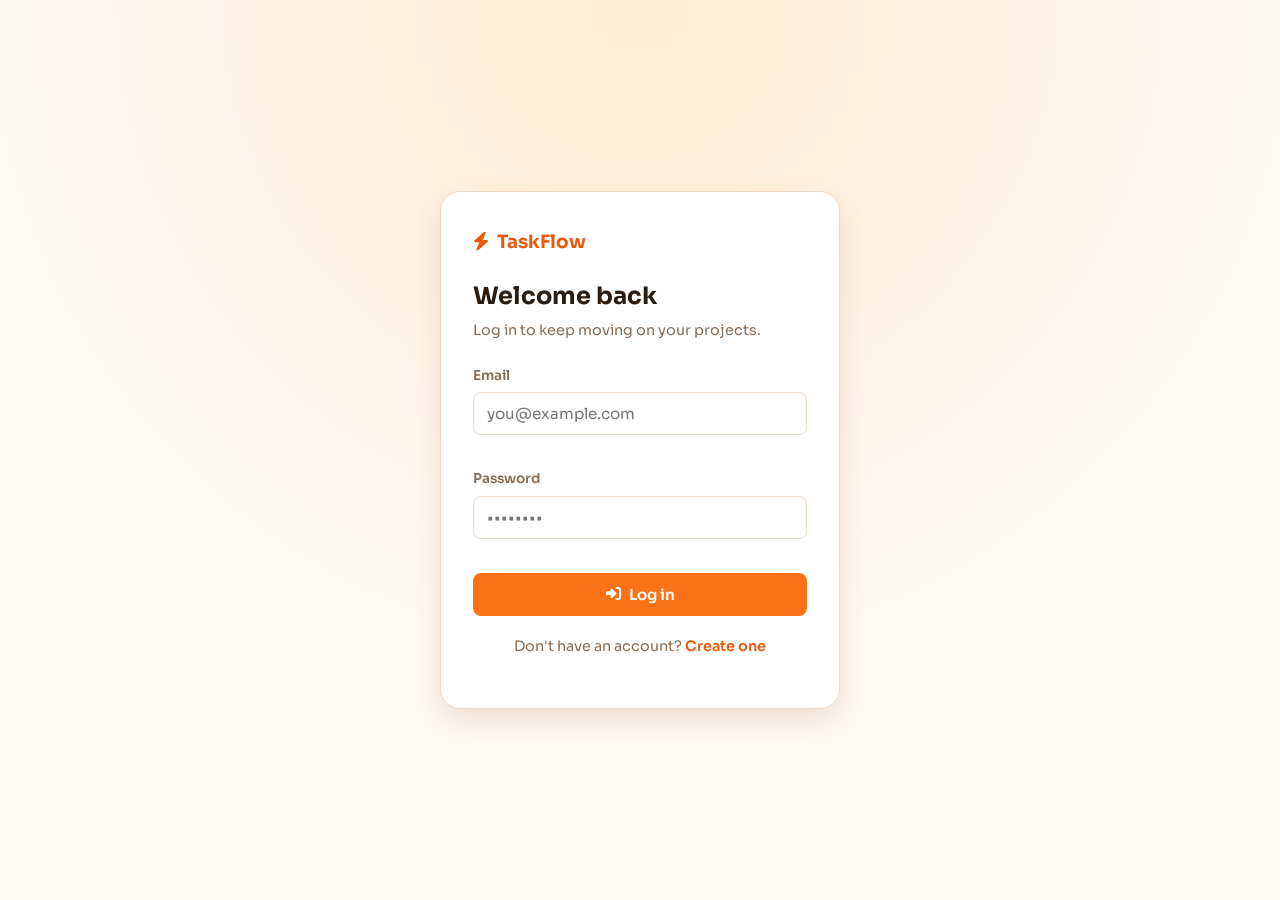
==== frontend/index.html @ 1ca79b9d "Built Frontend Interface and linked it with th backend apis.Tested end to end flow for each function" ====
<!DOCTYPE html>
<html lang="en">
<head>
<meta charset="UTF-8">
<meta name="viewport" content="width=device-width, initial-scale=1.0">
<title>TaskFlow — Dashboard</title>

<link rel="preconnect" href="https://fonts.googleapis.com">
<link rel="preconnect" href="https://fonts.gstatic.com" crossorigin>
<link href="https://fonts.googleapis.com/css2?family=Sora:wght@400;500;600;700;800&display=swap" rel="stylesheet">
<link rel="stylesheet" href="https://cdnjs.cloudflare.com/ajax/libs/font-awesome/6.5.1/css/all.min.css">
<link rel="stylesheet" href="styles.css">
</head>
<body>

<header class="app-header">
  <div class="app-header-inner">
    <div class="brand">
      <i class="fa-solid fa-bolt"></i>
      <span>TaskFlow</span>
    </div>
    <div class="header-actions">
      <span id="current-user-name" class="current-user"></span>
      <button id="logout-btn" type="button" class="btn btn-ghost btn-small">
        <i class="fa-solid fa-right-from-bracket"></i> Logout
      </button>
    </div>
  </div>
</header>

<main class="app-main">

  <!-- ===== Projects view ===== -->
  <section id="projects-view" class="view">
    <div class="view-heading">
      <h1>Your Projects</h1>
      <p class="view-subtitle">Pick a project to see its tasks, or create a new one.</p>
    </div>

    <form id="add-project-form" class="inline-form" novalidate>
      <input type="text" id="project-name-input" placeholder="New project name">
      <input type="text" id="project-description-input" placeholder="Description (optional)">
      <button type="submit" class="btn btn-primary">
        <i class="fa-solid fa-plus"></i> Add project
      </button>
    </form>
    <span class="field-error" id="project-name-error"></span>

    <div id="projects-list" class="projects-grid"></div>
    <p id="projects-empty" class="empty-state hidden">
      <i class="fa-regular fa-folder-open"></i> No projects yet — create your first one above.
    </p>
  </section>

  <!-- ===== Tasks view ===== -->
  <section id="tasks-view" class="view hidden">
    <button id="back-to-projects" type="button" class="btn btn-ghost back-btn">
      <i class="fa-solid fa-arrow-left"></i> Back to projects
    </button>

    <div class="view-heading">
      <h1 id="tasks-project-name"></h1>
      <p class="view-subtitle" id="tasks-project-description"></p>
    </div>

    <div class="task-forms">
      <form id="add-task-form" class="card task-form" novalidate>
        <h2><i class="fa-solid fa-list-check"></i> Add a task</h2>

        <div class="field">
          <label for="task-title-input">Title</label>
          <input type="text" id="task-title-input" placeholder="e.g. Design the landing page">
          <span class="field-error" id="task-title-error"></span>
        </div>

        <div class="field">
          <label for="task-description-input">Description (optional)</label>
          <textarea id="task-description-input" rows="2" placeholder="Any extra detail"></textarea>
        </div>

        <div class="field-row">
          <div class="field">
            <label for="task-due-date-input">Due date</label>
            <input type="text" id="task-due-date-input" placeholder="e.g. 2026-08-15">
          </div>
          <div class="field">
            <label for="task-priority-input">Priority</label>
            <select id="task-priority-input">
              <option value="low">Low</option>
              <option value="medium" selected>Medium</option>
              <option value="high">High</option>
            </select>
          </div>
        </div>

        <button type="submit" class="btn btn-primary btn-block">
          <i class="fa-solid fa-plus"></i> Add task
        </button>
      </form>

      <form id="quick-add-form" class="card task-form quick-add-form" novalidate>
        <h2><i class="fa-solid fa-wand-magic-sparkles"></i> Quick add with AI</h2>
        <p class="quick-add-hint">
          Describe the task in one sentence — priority and due date are picked up automatically.
        </p>

        <div class="field">
          <label for="quick-add-input">Description</label>
          <textarea id="quick-add-input" rows="4" placeholder="e.g. Finish the report next Friday, it's urgent"></textarea>
          <span class="field-error" id="quick-add-error"></span>
        </div>

        <button type="submit" class="btn btn-accent btn-block">
          <i class="fa-solid fa-wand-magic-sparkles"></i> Quick add
        </button>
      </form>
    </div>

    <div class="task-list-heading">
      <h2>Tasks</h2>
    </div>
    <div id="task-list" class="task-list"></div>
    <p id="task-list-empty" class="empty-state hidden">
      <i class="fa-regular fa-clipboard"></i> No tasks yet — add your first one above.
    </p>
  </section>

</main>

<div id="toast-container" class="toast-container"></div>

<script src="js/config.js"></script>
<script src="js/storage.js"></script>
<script src="js/api.js"></script>
<script src="js/toast.js"></script>
<script src="js/app.js"></script>
</body>
</html>
---- frontend/styles.css ----
/* ===== Theme tokens ===== */
:root {
  --font-sans: 'Sora', system-ui, -apple-system, sans-serif;

  --color-primary: #f97316;
  --color-primary-dark: #ea580c;
  --color-primary-darker: #c2410c;
  --color-primary-light: #ffedd5;

  --color-bg: #fff8f3;
  --color-surface: #ffffff;
  --color-surface-alt: #fffaf5;
  --color-border: #f1d9c5;
  --color-text: #2b1c12;
  --color-text-muted: #8a6a52;

  --color-success: #16a34a;
  --color-success-bg: #dcfce7;
  --color-danger: #dc2626;
  --color-danger-bg: #fee2e2;
  --color-info: #2563eb;
  --color-info-bg: #dbeafe;
  --color-warning-bg: #fef3c7;
  --color-warning-text: #b45309;

  --radius-sm: 8px;
  --radius-md: 14px;
  --radius-lg: 20px;

  --shadow-sm: 0 1px 3px rgba(124, 65, 8, 0.1);
  --shadow-md: 0 10px 28px rgba(124, 65, 8, 0.14);

  --transition-fast: 150ms ease;
}

/* ===== Reset & base ===== */
*, *::before, *::after {
  box-sizing: border-box;
}

html, body {
  margin: 0;
  padding: 0;
}

body {
  font-family: var(--font-sans);
  background: var(--color-bg);
  color: var(--color-text);
  line-height: 1.5;
  -webkit-font-smoothing: antialiased;
}

h1, h2, h3 {
  font-family: var(--font-sans);
  margin: 0;
}

a {
  color: inherit;
}

.hidden {
  display: none !important;
}

/* ===== Buttons ===== */
.btn {
  display: inline-flex;
  align-items: center;
  justify-content: center;
  gap: 8px;
  padding: 11px 20px;
  border-radius: var(--radius-sm);
  border: 1px solid transparent;
  font-family: inherit;
  font-weight: 600;
  font-size: 0.95rem;
  cursor: pointer;
  transition: background var(--transition-fast), transform var(--transition-fast),
    box-shadow var(--transition-fast), border-color var(--transition-fast);
}

.btn:active {
  transform: scale(0.97);
}

.btn:focus-visible {
  outline: 2px solid var(--color-primary-dark);
  outline-offset: 2px;
}

.btn:disabled {
  opacity: 0.6;
  cursor: not-allowed;
  transform: none;
}

.btn-primary {
  background: var(--color-primary);
  color: #fff;
}

.btn-primary:hover:not(:disabled) {
  background: var(--color-primary-dark);
  box-shadow: var(--shadow-sm);
}

.btn-accent {
  background: #fff;
  color: var(--color-primary-darker);
  border-color: var(--color-primary);
}

.btn-accent:hover:not(:disabled) {
  background: var(--color-primary-light);
}

.btn-ghost {
  background: transparent;
  color: var(--color-text-muted);
  border-color: var(--color-border);
}

.btn-ghost:hover:not(:disabled) {
  border-color: var(--color-primary);
  color: var(--color-primary-dark);
  background: var(--color-primary-light);
}

.btn-block {
  width: 100%;
}

.btn-small {
  padding: 7px 14px;
  font-size: 0.85rem;
}

.icon-btn {
  width: 36px;
  height: 36px;
  border-radius: 50%;
  border: 1px solid var(--color-border);
  background: var(--color-surface);
  color: var(--color-text-muted);
  display: inline-flex;
  align-items: center;
  justify-content: center;
  cursor: pointer;
  transition: all var(--transition-fast);
  flex-shrink: 0;
}

.icon-btn:hover {
  border-color: var(--color-primary);
  color: var(--color-primary-dark);
  background: var(--color-primary-light);
  transform: translateY(-1px);
}

.icon-btn-danger:hover {
  border-color: var(--color-danger);
  color: var(--color-danger);
  background: var(--color-danger-bg);
}

/* ===== Form fields ===== */
input[type="text"],
input[type="email"],
input[type="password"],
textarea,
select {
  font-family: inherit;
  font-size: 0.95rem;
  padding: 11px 13px;
  border: 1px solid var(--color-border);
  border-radius: var(--radius-sm);
  background: var(--color-surface);
  color: var(--color-text);
  width: 100%;
  transition: border-color var(--transition-fast), box-shadow var(--transition-fast);
}

textarea {
  resize: vertical;
  font-family: inherit;
}

input:focus,
textarea:focus,
select:focus {
  outline: none;
  border-color: var(--color-primary);
  box-shadow: 0 0 0 3px var(--color-primary-light);
}

.field {
  display: flex;
  flex-direction: column;
  gap: 6px;
  margin-bottom: 14px;
}

.field label {
  font-size: 0.85rem;
  font-weight: 600;
  color: var(--color-text-muted);
}

.field-error {
  display: block;
  min-height: 1.1em;
  color: var(--color-danger);
  font-size: 0.8rem;
}

.field-row {
  display: flex;
  gap: 14px;
}

.field-row .field {
  flex: 1;
}

.inline-form {
  display: flex;
  gap: 12px;
  flex-wrap: wrap;
  align-items: flex-start;
}

.inline-form input {
  flex: 1;
  min-width: 180px;
}

/* ===== App header (sticky) ===== */
.app-header {
  position: sticky;
  top: 0;
  z-index: 50;
  background: linear-gradient(135deg, var(--color-primary), var(--color-primary-dark));
  color: #fff;
  padding: 16px 24px;
  box-shadow: var(--shadow-md);
}

.app-header-inner {
  max-width: 1080px;
  margin: 0 auto;
  display: flex;
  align-items: center;
  justify-content: space-between;
  gap: 16px;
}

.brand {
  display: flex;
  align-items: center;
  gap: 10px;
  font-weight: 700;
  font-size: 1.25rem;
}

.header-actions {
  display: flex;
  align-items: center;
  gap: 14px;
}

.current-user {
  font-size: 0.9rem;
  opacity: 0.9;
}

.app-header .btn-ghost {
  color: #fff;
  border-color: rgba(255, 255, 255, 0.5);
}

.app-header .btn-ghost:hover {
  background: rgba(255, 255, 255, 0.18);
  color: #fff;
  border-color: #fff;
}

/* ===== Main layout ===== */
.app-main {
  max-width: 1080px;
  margin: 0 auto;
  padding: 32px 24px 64px;
}

.view-heading h1 {
  font-size: 1.6rem;
  margin-bottom: 4px;
}

.view-subtitle {
  color: var(--color-text-muted);
  margin: 0 0 20px;
}

.back-btn {
  margin-bottom: 16px;
}

/* ===== Cards ===== */
.card {
  background: var(--color-surface);
  border: 1px solid var(--color-border);
  border-radius: var(--radius-lg);
  padding: 24px;
  margin: 0;
  box-shadow: var(--shadow-sm);
}

.card h2 {
  display: flex;
  align-items: center;
  gap: 8px;
  font-size: 1.1rem;
  margin-bottom: 16px;
  color: var(--color-primary-darker);
}

/* ===== Projects ===== */
.projects-grid {
  display: grid;
  grid-template-columns: repeat(3, 1fr);
  gap: 20px;
  margin-top: 24px;
}

.project-card {
  background: var(--color-surface);
  border: 1px solid var(--color-border);
  border-radius: var(--radius-lg);
  padding: 20px;
  margin: 0;
  cursor: pointer;
  transition: transform var(--transition-fast), box-shadow var(--transition-fast),
    border-color var(--transition-fast);
}

.project-card:hover {
  transform: translateY(-3px);
  box-shadow: var(--shadow-md);
  border-color: var(--color-primary);
}

.project-card-header {
  display: flex;
  justify-content: space-between;
  align-items: flex-start;
  gap: 10px;
}

.project-card-header h3 {
  font-size: 1.05rem;
  word-break: break-word;
}

.project-card-description {
  color: var(--color-text-muted);
  font-size: 0.88rem;
  margin: 10px 0 0;
}

.project-card-footer {
  margin-top: 16px;
}

.empty-state {
  text-align: center;
  color: var(--color-text-muted);
  padding: 32px 16px;
}

/* ===== Task forms ===== */
.task-forms {
  display: grid;
  grid-template-columns: 1fr 1fr;
  gap: 24px;
  margin: 24px 0 32px;
}

.quick-add-hint {
  color: var(--color-text-muted);
  font-size: 0.85rem;
  margin: -8px 0 14px;
}

.task-list-heading {
  margin-bottom: 8px;
}

/* ===== Task list (deliberate box model) ===== */
.task-list {
  padding: 20px;
  border: 1px solid var(--color-border);
  border-radius: var(--radius-lg);
  margin: 16px 0 32px;
  background: var(--color-surface);
  display: flex;
  flex-direction: column;
  gap: 14px;
}

.task-item {
  display: flex;
  justify-content: space-between;
  align-items: flex-start;
  gap: 16px;
  padding: 16px 18px;
  border: 1px solid var(--color-border);
  border-radius: var(--radius-md);
  margin: 0;
  background: var(--color-surface-alt);
  transition: border-color var(--transition-fast), transform var(--transition-fast),
    box-shadow var(--transition-fast);
}

.task-item:hover {
  border-color: var(--color-primary);
  box-shadow: var(--shadow-sm);
  transform: translateY(-1px);
}

.task-main {
  flex: 1;
  min-width: 0;
}

.task-title-row {
  display: flex;
  align-items: center;
  gap: 8px;
}

.status-dot {
  width: 9px;
  height: 9px;
  border-radius: 50%;
  background: #f59e0b;
  flex-shrink: 0;
}

.status-dot.status-in_progress {
  background: var(--color-info);
}

.status-dot.status-completed {
  background: var(--color-success);
}

.task-title {
  font-weight: 600;
  word-break: break-word;
}

.task-title-done {
  text-decoration: line-through;
  color: var(--color-text-muted);
}

.task-description {
  margin: 6px 0 0;
  color: var(--color-text-muted);
  font-size: 0.88rem;
  word-break: break-word;
}

.task-meta {
  display: flex;
  gap: 8px;
  flex-wrap: wrap;
  margin-top: 10px;
}

.task-actions {
  display: flex;
  gap: 8px;
  flex-shrink: 0;
}

.task-edit-form {
  display: flex;
  flex-direction: column;
  gap: 10px;
  width: 100%;
}

/* ===== Badges ===== */
.badge {
  display: inline-flex;
  align-items: center;
  gap: 5px;
  padding: 4px 10px;
  border-radius: 999px;
  font-size: 0.74rem;
  font-weight: 600;
  text-transform: capitalize;
}

.badge-priority-low { background: var(--color-success-bg); color: #15803d; }
.badge-priority-medium { background: var(--color-warning-bg); color: var(--color-warning-text); }
.badge-priority-high { background: var(--color-danger-bg); color: #b91c1c; }

.badge-status-pending { background: #f1f5f9; color: #475569; }
.badge-status-in_progress { background: var(--color-info-bg); color: #1d4ed8; }
.badge-status-completed { background: var(--color-success-bg); color: #15803d; }

.badge-due,
.badge-count {
  background: var(--color-primary-light);
  color: var(--color-primary-darker);
}

/* ===== Toasts ===== */
.toast-container {
  position: fixed;
  top: 20px;
  right: 20px;
  display: flex;
  flex-direction: column;
  gap: 10px;
  z-index: 999;
  max-width: 320px;
}

.toast {
  display: flex;
  align-items: center;
  gap: 10px;
  padding: 13px 16px;
  border-radius: var(--radius-sm);
  background: var(--color-surface);
  border: 1px solid var(--color-border);
  box-shadow: var(--shadow-md);
  font-size: 0.88rem;
  opacity: 0;
  transform: translateX(24px);
  transition: opacity 220ms ease, transform 220ms ease;
}

.toast-visible {
  opacity: 1;
  transform: translateX(0);
}

.toast-success { border-left: 4px solid var(--color-success); }
.toast-error { border-left: 4px solid var(--color-danger); }
.toast-info { border-left: 4px solid var(--color-info); }

.toast-icon { font-size: 1.05rem; }
.toast-success .toast-icon { color: var(--color-success); }
.toast-error .toast-icon { color: var(--color-danger); }
.toast-info .toast-icon { color: var(--color-info); }

/* ===== Auth pages ===== */
.auth-body {
  min-height: 100vh;
  display: flex;
  align-items: center;
  justify-content: center;
  background: radial-gradient(circle at top, #ffedd5, #fff8f3 60%);
  padding: 24px;
}

.auth-card {
  width: 100%;
  max-width: 400px;
  background: var(--color-surface);
  border: 1px solid var(--color-border);
  border-radius: var(--radius-lg);
  padding: 36px 32px;
  margin: 0;
  box-shadow: var(--shadow-md);
}

.auth-brand {
  display: flex;
  align-items: center;
  gap: 8px;
  color: var(--color-primary-dark);
  font-weight: 700;
  font-size: 1.15rem;
  margin-bottom: 22px;
}

.auth-card h1 {
  font-size: 1.5rem;
  margin: 0 0 6px;
}

.auth-subtitle {
  color: var(--color-text-muted);
  margin: 0 0 24px;
  font-size: 0.9rem;
}

.auth-switch {
  margin-top: 20px;
  font-size: 0.9rem;
  text-align: center;
  color: var(--color-text-muted);
}

.auth-switch a {
  color: var(--color-primary-dark);
  font-weight: 600;
  text-decoration: none;
}

.auth-switch a:hover {
  text-decoration: underline;
}

/* ===== Responsive breakpoints ===== */
@media (max-width: 768px) {
  .task-forms {
    grid-template-columns: 1fr;
  }

  .projects-grid {
    grid-template-columns: repeat(2, 1fr);
  }

  .app-main {
    padding: 24px 16px 48px;
  }
}

@media (max-width: 480px) {
  .field-row {
    flex-direction: column;
  }

  .projects-grid {
    grid-template-columns: 1fr;
  }

  .app-header-inner {
    flex-direction: column;
    align-items: flex-start;
    gap: 10px;
  }

  .task-item {
    flex-direction: column;
  }

  .task-actions {
    align-self: flex-end;
  }

  .auth-card {
    padding: 28px 20px;
  }

  .inline-form {
    flex-direction: column;
  }

  .inline-form input {
    min-width: 0;
    width: 100%;
  }
}
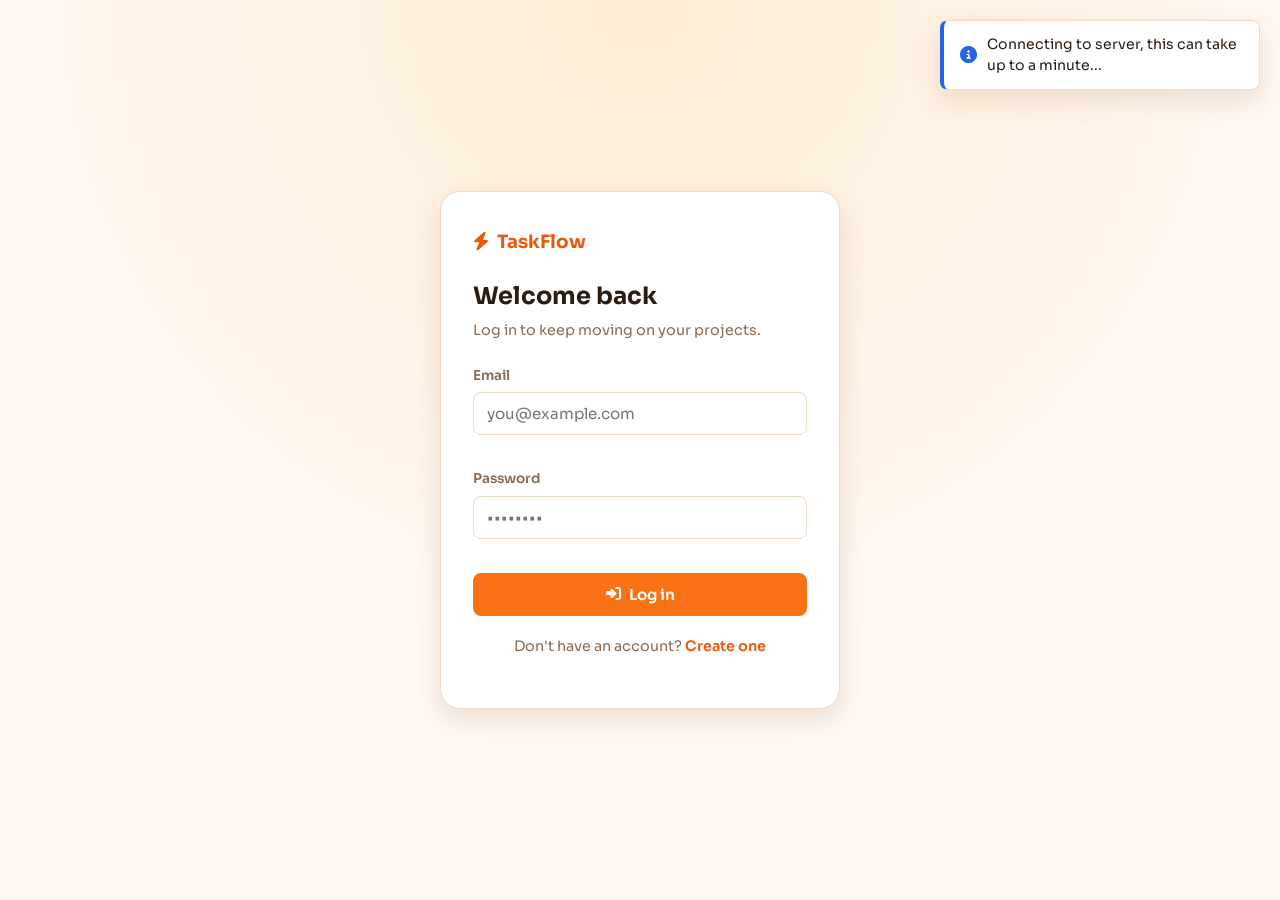
==== commit be716fef: "Added add task popup.Added server connection check toasters. Added a seed demo_user to show project " ====
--- a/frontend/index.html
+++ b/frontend/index.html
@@ -4,6 +4,7 @@
 <meta charset="UTF-8">
 <meta name="viewport" content="width=device-width, initial-scale=1.0">
 <title>TaskFlow — Dashboard</title>
+<link rel="icon" type="image/svg+xml" href="data:image/svg+xml,%3Csvg xmlns='http://www.w3.org/2000/svg' viewBox='0 0 100 100'%3E%3Crect width='100' height='100' rx='22' fill='%23f97316'/%3E%3Cpath d='M55 15 L28 55 H48 L42 85 L74 42 H52 Z' fill='white'/%3E%3C/svg%3E">
 
 <link rel="preconnect" href="https://fonts.googleapis.com">
 <link rel="preconnect" href="https://fonts.gstatic.com" crossorigin>
@@ -58,9 +59,59 @@
       <i class="fa-solid fa-arrow-left"></i> Back to projects
     </button>
 
-    <div class="view-heading">
-      <h1 id="tasks-project-name"></h1>
-      <p class="view-subtitle" id="tasks-project-description"></p>
+    <div class="view-heading tasks-heading-row">
+      <div>
+        <h1 id="tasks-project-name"></h1>
+        <p class="view-subtitle" id="tasks-project-description"></p>
+      </div>
+      <button type="button" id="open-add-task-btn" class="btn btn-primary">
+        <i class="fa-solid fa-plus"></i> Add new task
+      </button>
+    </div>
+
+    <div id="project-stats" class="stats-panel"></div>
+
+    <div class="task-list-heading">
+      <h2>Tasks</h2>
+      <div class="task-list-controls">
+        <div class="search-group">
+          <div class="search-bar">
+            <i class="fa-solid fa-magnifying-glass search-icon"></i>
+            <input type="text" id="task-search-input" placeholder="Search by title...">
+          </div>
+          <label class="toggle-switch" for="exact-search-toggle">
+            <input type="checkbox" id="exact-search-toggle">
+            <span class="toggle-switch-track"><span class="toggle-switch-thumb"></span></span>
+            <span class="toggle-switch-text">Exact search</span>
+          </label>
+        </div>
+        <div class="sort-toggle" role="group" aria-label="Sort tasks">
+          <span class="sort-toggle-label">Sort by</span>
+          <button type="button" id="sort-priority-btn" class="toggle-btn" data-sort="priority">
+            <i class="fa-solid fa-arrow-down-wide-short"></i> Priority
+          </button>
+          <button type="button" id="sort-due-date-btn" class="toggle-btn" data-sort="due_date">
+            <i class="fa-regular fa-calendar"></i> Due date
+          </button>
+        </div>
+      </div>
+    </div>
+    <div id="task-list" class="task-list"></div>
+    <p id="task-list-empty" class="empty-state hidden">
+      <i class="fa-regular fa-clipboard"></i> No tasks yet — add your first one above.
+    </p>
+  </section>
+
+</main>
+
+<!-- ===== Add task modal ===== -->
+<div id="add-task-modal" class="modal-overlay hidden">
+  <div class="modal" role="dialog" aria-modal="true" aria-labelledby="add-task-modal-title">
+    <div class="modal-header">
+      <h2 id="add-task-modal-title">Add a new task</h2>
+      <button type="button" id="close-add-task-modal-btn" class="icon-btn" title="Close">
+        <i class="fa-solid fa-xmark"></i>
+      </button>
     </div>
 
     <div class="task-forms">
@@ -115,17 +166,8 @@
         </button>
       </form>
     </div>
-
-    <div class="task-list-heading">
-      <h2>Tasks</h2>
-    </div>
-    <div id="task-list" class="task-list"></div>
-    <p id="task-list-empty" class="empty-state hidden">
-      <i class="fa-regular fa-clipboard"></i> No tasks yet — add your first one above.
-    </p>
-  </section>
-
-</main>
+  </div>
+</div>
 
 <div id="toast-container" class="toast-container"></div>
 
@@ -133,6 +175,8 @@
 <script src="js/storage.js"></script>
 <script src="js/api.js"></script>
 <script src="js/toast.js"></script>
+<script src="js/server-status.js"></script>
+<script src="js/ui-utils.js"></script>
 <script src="js/app.js"></script>
 </body>
 </html>
--- a/frontend/styles.css
+++ b/frontend/styles.css
@@ -303,6 +303,22 @@
   margin: 0 0 20px;
 }
 
+.tasks-heading-row {
+  display: flex;
+  align-items: center;
+  justify-content: space-between;
+  gap: 20px;
+}
+
+.tasks-heading-row > div {
+  min-width: 0;
+  flex: 1;
+}
+
+.tasks-heading-row > .btn {
+  flex-shrink: 0;
+}
+
 .back-btn {
   margin-bottom: 16px;
 }
@@ -371,6 +387,9 @@
 
 .project-card-footer {
   margin-top: 16px;
+  display: flex;
+  flex-wrap: wrap;
+  gap: 8px;
 }
 
 .empty-state {
@@ -387,6 +406,46 @@
   margin: 24px 0 32px;
 }
 
+.modal .task-forms {
+  margin: 0;
+}
+
+/* ===== Add task modal ===== */
+.modal-overlay {
+  position: fixed;
+  inset: 0;
+  background: rgba(43, 28, 18, 0.45);
+  display: flex;
+  align-items: center;
+  justify-content: center;
+  padding: 24px;
+  z-index: 200;
+}
+
+.modal {
+  background: var(--color-bg);
+  border-radius: var(--radius-lg);
+  padding: 28px;
+  max-width: 900px;
+  width: 100%;
+  max-height: 90vh;
+  overflow-y: auto;
+  box-shadow: var(--shadow-md);
+}
+
+.modal-header {
+  display: flex;
+  align-items: center;
+  justify-content: space-between;
+  gap: 12px;
+  margin-bottom: 20px;
+}
+
+.modal-header h2 {
+  font-size: 1.25rem;
+  color: var(--color-primary-darker);
+}
+
 .quick-add-hint {
   color: var(--color-text-muted);
   font-size: 0.85rem;
@@ -394,7 +453,198 @@
 }
 
 .task-list-heading {
+  display: flex;
+  align-items: center;
+  justify-content: space-between;
+  flex-wrap: wrap;
+  gap: 10px;
   margin-bottom: 8px;
+}
+
+.task-list-controls {
+  display: flex;
+  align-items: center;
+  gap: 28px;
+  flex-wrap: wrap;
+}
+
+/* ===== Search ===== */
+.search-group {
+  display: flex;
+  align-items: center;
+  gap: 12px;
+  flex-wrap: wrap;
+}
+
+.search-bar {
+  position: relative;
+  flex: 1;
+  min-width: 180px;
+  max-width: 260px;
+}
+
+.search-bar input {
+  padding-left: 34px;
+}
+
+.search-icon {
+  position: absolute;
+  left: 12px;
+  top: 50%;
+  transform: translateY(-50%);
+  color: var(--color-text-muted);
+  font-size: 0.85rem;
+  pointer-events: none;
+}
+
+/* ===== Toggle switch ===== */
+.toggle-switch {
+  display: inline-flex;
+  align-items: center;
+  gap: 8px;
+  cursor: pointer;
+  font-size: 0.82rem;
+  font-weight: 600;
+  color: var(--color-text-muted);
+  user-select: none;
+}
+
+.toggle-switch input {
+  position: absolute;
+  opacity: 0;
+  width: 0;
+  height: 0;
+}
+
+.toggle-switch-track {
+  position: relative;
+  width: 38px;
+  height: 22px;
+  border-radius: 999px;
+  background: var(--color-border);
+  transition: background var(--transition-fast);
+  flex-shrink: 0;
+}
+
+.toggle-switch-thumb {
+  position: absolute;
+  top: 2px;
+  left: 2px;
+  width: 18px;
+  height: 18px;
+  border-radius: 50%;
+  background: #fff;
+  box-shadow: var(--shadow-sm);
+  transition: transform var(--transition-fast);
+}
+
+.toggle-switch input:checked + .toggle-switch-track {
+  background: var(--color-primary);
+}
+
+.toggle-switch input:checked + .toggle-switch-track .toggle-switch-thumb {
+  transform: translateX(16px);
+}
+
+.toggle-switch input:focus-visible + .toggle-switch-track {
+  outline: 2px solid var(--color-primary-dark);
+  outline-offset: 2px;
+}
+
+/* ===== Sort toggle ===== */
+.sort-toggle {
+  display: flex;
+  align-items: center;
+  gap: 8px;
+  flex-wrap: wrap;
+}
+
+.sort-toggle-label {
+  font-size: 0.82rem;
+  color: var(--color-text-muted);
+  font-weight: 600;
+}
+
+.toggle-btn {
+  display: inline-flex;
+  align-items: center;
+  gap: 6px;
+  padding: 7px 14px;
+  border-radius: 999px;
+  border: 1px solid var(--color-border);
+  background: var(--color-surface);
+  color: var(--color-text-muted);
+  font-family: inherit;
+  font-size: 0.82rem;
+  font-weight: 600;
+  cursor: pointer;
+  transition: all var(--transition-fast);
+}
+
+.toggle-btn:hover:not(:disabled) {
+  border-color: var(--color-primary);
+  color: var(--color-primary-dark);
+}
+
+.toggle-btn:focus-visible {
+  outline: 2px solid var(--color-primary-dark);
+  outline-offset: 2px;
+}
+
+.toggle-btn.active {
+  background: var(--color-primary);
+  border-color: var(--color-primary);
+  color: #fff;
+}
+
+.toggle-btn:disabled {
+  opacity: 0.6;
+  cursor: not-allowed;
+}
+
+/* ===== Project stats panel ===== */
+.stats-panel {
+  display: flex;
+  gap: 16px;
+  flex-wrap: wrap;
+  margin: 0 0 28px;
+}
+
+.stat-tile {
+  display: flex;
+  align-items: center;
+  gap: 12px;
+  padding: 16px 20px;
+  border: 1px solid var(--color-border);
+  border-radius: var(--radius-md);
+  background: var(--color-surface);
+  box-shadow: var(--shadow-sm);
+  flex: 1;
+  min-width: 140px;
+}
+
+.stat-tile i {
+  font-size: 1.3rem;
+  color: var(--color-primary);
+  flex-shrink: 0;
+}
+
+.stat-tile-text {
+  display: flex;
+  flex-direction: column;
+  min-width: 0;
+}
+
+.stat-value {
+  font-size: 1.4rem;
+  font-weight: 700;
+  line-height: 1.2;
+}
+
+.stat-label {
+  font-size: 0.78rem;
+  color: var(--color-text-muted);
+  text-transform: capitalize;
 }
 
 /* ===== Task list (deliberate box model) ===== */
@@ -657,6 +907,31 @@
     align-self: flex-end;
   }
 
+  .stat-tile {
+    min-width: 100%;
+  }
+
+  .sort-toggle {
+    width: 100%;
+  }
+
+  .task-list-controls {
+    width: 100%;
+  }
+
+  .search-group {
+    width: 100%;
+  }
+
+  .search-bar {
+    max-width: none;
+    width: 100%;
+  }
+
+  .modal {
+    padding: 20px;
+  }
+
   .auth-card {
     padding: 28px 20px;
   }
